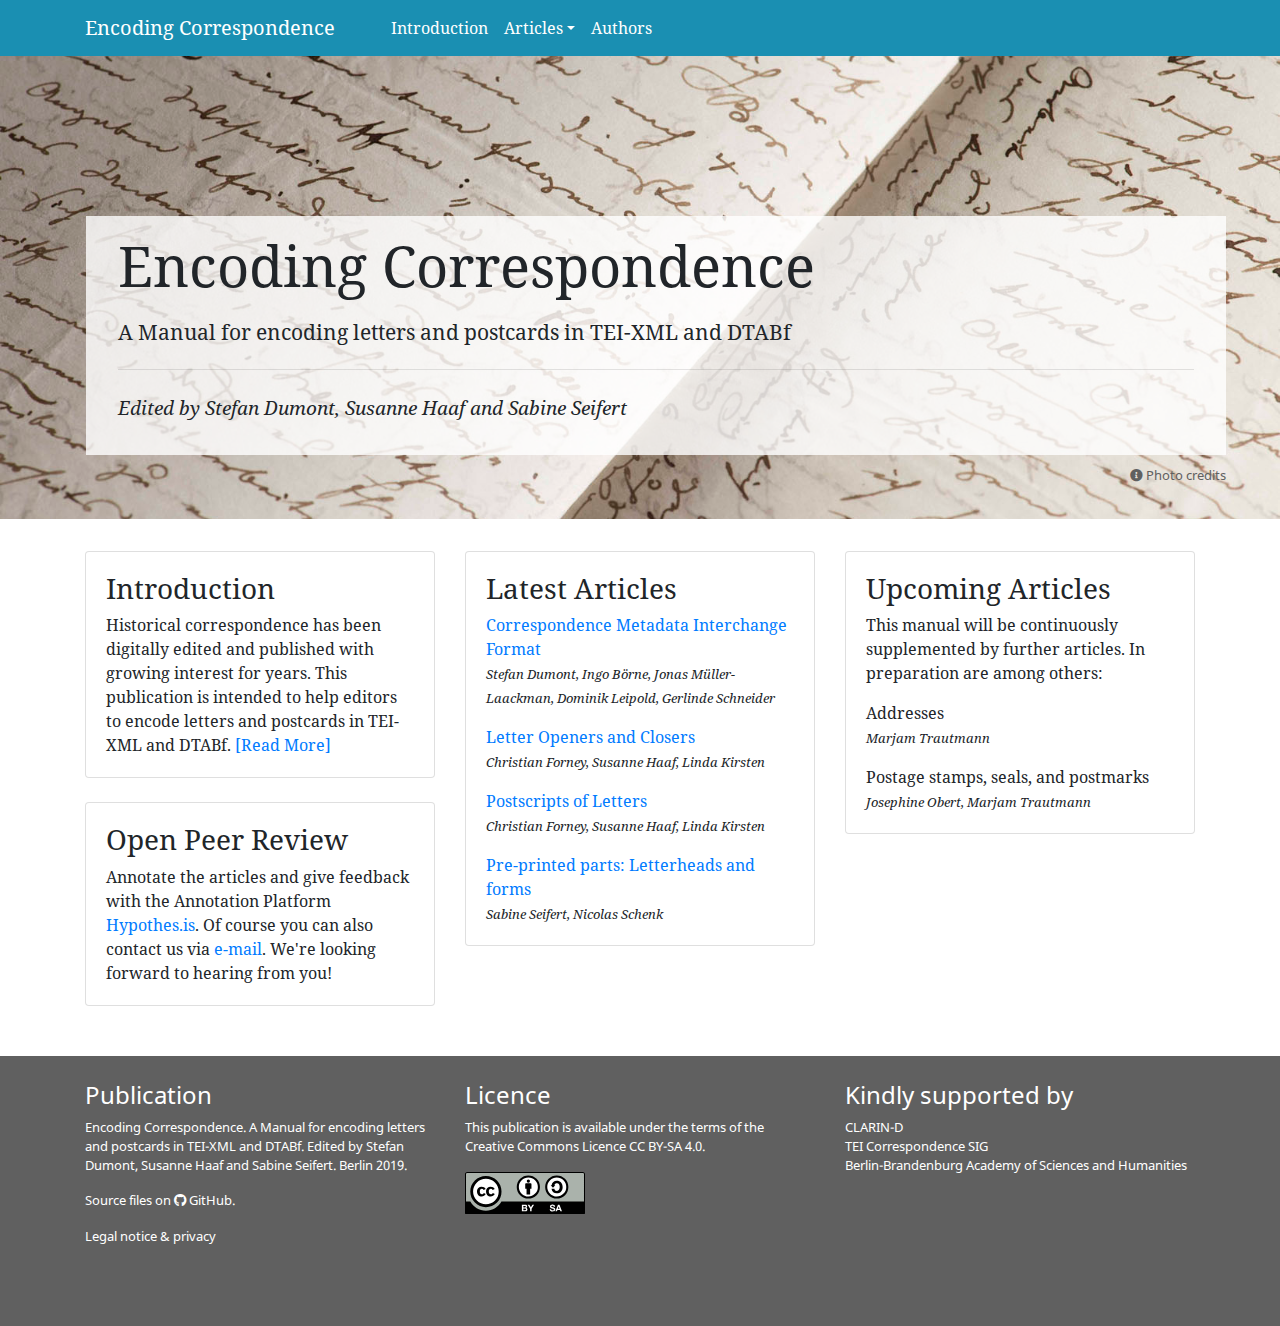
==== html/index.html @ 10364339 "Initial commit" ====
<!DOCTYPE HTML>
<html lang="en">
   <head>
      <meta http-equiv="Content-Type" content="text/html; charset=UTF-8">
      <meta charset="utf-8">
      <meta name="viewport" content="width=device-width, initial-scale=1, shrink-to-fit=no">
      <link rel="stylesheet" href="libs/bootstrap-4.3.1/css/bootstrap.min.css">
      <link href="libs/fontawesome/css/all.css" rel="stylesheet">
      <link href="libs/prism/prism.css" rel="stylesheet">
      <link href="css/ec.css" rel="stylesheet"><style>
                      .jumbotron {
                        background-color: #e0e0e; 
                      }
                    </style><title>Encoding Correspondence. A Manual for encoding letters and postcards in TEI-XML and
         DTABf
      </title>
   </head>
   <body>
      <nav class="navbar navbar-expand-lg navbar-dark">
         <div class="container"><a class="navbar-brand" href="index.html" title="To the homepage" alt="Go to home page of Encoding Correspondence">Encoding Correspondence</a><button class="navbar-toggler" type="button" data-toggle="collapse" data-target="#navbar" aria-controls="navbar" aria-expanded="false" aria-label="Toggle navigation"><span class="navbar-toggler-icon"></span></button><div class="collapse navbar-collapse" id="navbar">
               <ul class="navbar-nav">
                  <li class="nav-item"><a class="nav-link" href="introduction.html">Introduction</a></li>
                  <li class="nav-item dropdown"><a class="nav-link dropdown-toggle" href="#" id="dropdown07" data-toggle="dropdown" aria-haspopup="true" aria-expanded="false">Articles</a><div class="dropdown-menu" aria-labelledby="dropdown07"><a class="dropdown-item" href="CMIF.html">Correspondence Metadata Interchange Format</a><a class="dropdown-item" href="openers-closers.html">Letter Openers and Closers</a><a class="dropdown-item" href="postscripts.html">Postscripts of Letters</a><a class="dropdown-item" href="pre-printed-parts.html">Pre-printed parts: Letterheads and forms</a></div>
                  </li>
                  <li class="nav-item"><a class="nav-link" href="authors.html">Authors <span class="sr-only">(current)</span></a></li>
               </ul>
            </div>
         </div>
      </nav>
      <div class="jumbotron jumbotron-fluid">
         <div class="container">
            <h1 class="display-4">Encoding Correspondence</h1>
            <h2>A Manual for encoding letters and postcards in TEI-XML and DTABf</h2>
            <hr class="my-4">
            <p class="lead">Edited by Stefan Dumont, Susanne Haaf and Sabine Seifert</p>
            <div class="popover-block-container"><a tabindex="0" type="button" class="popover-icon" data-popover-content="#photo-credits" data-toggle="popover" data-placement="right"><i class="fa fa-info-circle"></i>&nbsp;Photo credits
                  </a><div id="photo-credits" style="display:none;">
                  <div class="popover-body"><a href="https://www.fontanearchiv.de/handschriften/12001597/">Letter from Theodor Fontane to Emilie Fontane, London, 12 December 1855</a>,
                     <a href="https://www.fontanearchiv.de/en/">Courtesy of Theodor-Fontane-Archiv, Potsdam</a>, Photo: Ernst Kaczynski, CC BY-SA-NC 3.0
                     
                  </div>
               </div>
            </div>
         </div>
      </div>
      <div class="container">
         <div class="row">
            <div class="col-md-4">
               <div class="card mb-4">
                  <div class="card-body">
                     
                     <h3>Introduction</h3>
                     
                     <p id=""><span class="paragraph-number"></span>Historical correspondence has been digitally edited and published with
                        growing interest for years. This publication is intended to help editors to encode
                        letters
                        and postcards in TEI-XML and DTABf. <a href="introduction.html">[Read
                           More]</a></p>
                     
                  </div>
               </div>
               <div class="card mb-4">
                  <div class="card-body">
                     
                     <h3>Open Peer Review</h3>
                     
                     <p id=""><span class="paragraph-number"></span>Annotate the articles and give feedback with the Annotation Platform <a href="https://hypothes.is" target="_blank">Hypothes.is</a>. Of course you can also contact us via <a href="mailto:encoding-correspondence@bbaw.de">e-mail</a>. 
                        We're looking forward to
                        hearing from you!
                     </p>
                     
                  </div>
               </div>
            </div>
            <div class="col-md-4">
               <div class="card mb-4">
                  <div class="card-body">
                     
                     <h3>Latest Articles</h3>
                     <p><a href="CMIF.html">Correspondence Metadata Interchange
                           Format</a><br><span class="byline">Stefan Dumont, Ingo Börne, Jonas Müller-Laackman, Dominik Leipold,
                           Gerlinde Schneider</span></p>
                     <p><a href="openers-closers.html">Letter Openers and
                           Closers</a><br><span class="byline">Christian Forney, Susanne Haaf, Linda Kirsten</span></p>
                     <p><a href="postscripts.html">Postscripts of Letters</a><br><span class="byline">Christian Forney, Susanne Haaf, Linda Kirsten</span></p>
                     <p><a href="pre-printed-parts.html">Pre-printed parts: Letterheads and
                           forms</a><br><span class="byline">Sabine Seifert, Nicolas Schenk</span></p>
                     
                  </div>
               </div>
            </div>
            <div class="col-md-4">
               <div class="card mb-4">
                  <div class="card-body">
                     
                     <h3>Upcoming Articles</h3>
                     
                     <p id=""><span class="paragraph-number"></span>This manual will be continuously supplemented by further articles. In preparation
                        are among others:
                     </p>
                     
                     <p>Addresses<br><span class="byline">Marjam Trautmann</span></p>
                     <p>Postage stamps, seals, and postmarks<br><span class="byline">Josephine Obert, Marjam Trautmann</span></p>
                     
                  </div>
               </div>
            </div>
         </div>
      </div>
      <footer class="d-print-none">
         <div class="container">
            <div class="row">
               <div class="col-md-4">
                  <h4>Publication</h4>
                  <p>Encoding Correspondence. A Manual for encoding letters and postcards in TEI-XML and
                     DTABf. Edited by Stefan Dumont, Susanne Haaf and Sabine Seifert. Berlin 2019.
                  </p>
                  <p>Source files on <i class="fab fa-github"></i>&nbsp;<a href="https://github.com/TEI-Correspondence-SIG/encoding-correspondence" target="_blank">GitHub</a>.
                  </p>
                  <p><a href="legal.html">Legal notice &amp; privacy</a></p>
               </div>
               <div class="col-md-4">
                  <h4>Licence</h4>
                  <p>This publication is available under the terms of the Creative Commons Licence <a target="_blank" href="https://creativecommons.org/licenses/by-sa/4.0/">CC BY-SA 4.0</a>.
                  </p><a target="_blank" href="https://creativecommons.org/licenses/by-sa/4.0/"><img src="img/_general/by-sa.svg"></a></div>
               <div class="col-md-4">
                  <h4>Kindly supported by</h4>
                  <ul>
                     <li><a href="https://www.clarin-d.net/en/" target="_blank">CLARIN-D</a></li>
                     <li><a href="https://tei-c.org/activities/sig/correspondence/" target="_blank">TEI Correspondence SIG</a></li>
                     <li><a href="http://www.bbaw.de/en/" target="_blank">Berlin-Brandenburg Academy of Sciences and Humanities</a></li>
                  </ul>
               </div>
            </div>
         </div>
      </footer><script src="libs/jquery/jquery-3.3.1.slim.min.js"></script><script src="libs/popper.js/popper.min.js"></script><script src="libs/bootstrap-4.3.1/js/bootstrap.min.js"></script><script src="libs/prism/prism.js"></script><script>
                    $(function () {
                        $("[data-toggle='popover']").popover({
                            html : true,
                            trigger: 'focus',
                            content: function() {
                                var content = $(this).attr("data-popover-content");
                                return $(content).children(".popover-body").html();
                            }
                        });
                    })
                </script></body>
</html>
---- html/libs/prism/prism.css ----
/* PrismJS 1.17.1
https://prismjs.com/download.html#themes=prism&languages=markup */
/**
 * prism.js default theme for JavaScript, CSS and HTML
 * Based on dabblet (http://dabblet.com)
 * @author Lea Verou
 */

code[class*="language-"],
pre[class*="language-"] {
	color: black;
	background: none;
	text-shadow: 0 1px white;
	font-family: Consolas, Monaco, 'Andale Mono', 'Ubuntu Mono', monospace;
	font-size: 1em;
	text-align: left;
	white-space: pre;
	word-spacing: normal;
	word-break: normal;
	word-wrap: normal;
	line-height: 1.5;

	-moz-tab-size: 4;
	-o-tab-size: 4;
	tab-size: 4;

	-webkit-hyphens: none;
	-moz-hyphens: none;
	-ms-hyphens: none;
	hyphens: none;
}

pre[class*="language-"]::-moz-selection, pre[class*="language-"] ::-moz-selection,
code[class*="language-"]::-moz-selection, code[class*="language-"] ::-moz-selection {
	text-shadow: none;
	background: #b3d4fc;
}

pre[class*="language-"]::selection, pre[class*="language-"] ::selection,
code[class*="language-"]::selection, code[class*="language-"] ::selection {
	text-shadow: none;
	background: #b3d4fc;
}

@media print {
	code[class*="language-"],
	pre[class*="language-"] {
		text-shadow: none;
	}
}

/* Code blocks */
pre[class*="language-"] {
	padding: 1em;
	margin: .5em 0;
	overflow: auto;
}

:not(pre) > code[class*="language-"],
pre[class*="language-"] {
	background: #f5f2f0;
}

/* Inline code */
:not(pre) > code[class*="language-"] {
	padding: .1em;
	border-radius: .3em;
	white-space: normal;
}

.token.comment,
.token.prolog,
.token.doctype,
.token.cdata {
	color: slategray;
}

.token.punctuation {
	color: #999;
}

.namespace {
	opacity: .7;
}

.token.property,
.token.tag,
.token.boolean,
.token.number,
.token.constant,
.token.symbol,
.token.deleted {
	color: #905;
}

.token.selector,
.token.attr-name,
.token.string,
.token.char,
.token.builtin,
.token.inserted {
	color: #690;
}

.token.operator,
.token.entity,
.token.url,
.language-css .token.string,
.style .token.string {
	color: #9a6e3a;
	background: hsla(0, 0%, 100%, .5);
}

.token.atrule,
.token.attr-value,
.token.keyword {
	color: #07a;
}

.token.function,
.token.class-name {
	color: #DD4A68;
}

.token.regex,
.token.important,
.token.variable {
	color: #e90;
}

.token.important,
.token.bold {
	font-weight: bold;
}
.token.italic {
	font-style: italic;
}

.token.entity {
	cursor: help;
}
---- html/css/ec.css ----
/* noto-sans-regular - latin */
@font-face {
  font-family: 'Noto Sans';
  font-style: normal;
  font-weight: 400;
  src: local('Noto Sans'), local('NotoSans'),
       url('../libs/noto-sans/noto-sans-v9-latin-regular.woff2') format('woff2'), /* Chrome 26+, Opera 23+, Firefox 39+ */
       url('../libs/noto-sans/noto-sans-v9-latin-regular.woff') format('woff'); /* Chrome 6+, Firefox 3.6+, IE 9+, Safari 5.1+ */
}

/* noto-sans-italic - latin */
@font-face {
  font-family: 'Noto Sans';
  font-style: italic;
  font-weight: 400;
  src: local('Noto Sans Italic'), local('NotoSans-Italic'),
       url('../libs/noto-sans/noto-sans-v9-latin-italic.woff2') format('woff2'), /* Chrome 26+, Opera 23+, Firefox 39+ */
       url('../libs/noto-sans/noto-sans-v9-latin-italic.woff') format('woff'); /* Chrome 6+, Firefox 3.6+, IE 9+, Safari 5.1+ */
}

/* noto-sans-700italic - latin */
@font-face {
  font-family: 'Noto Sans';
  font-style: italic;
  font-weight: 700;
  src: local('Noto Sans Bold Italic'), local('NotoSans-BoldItalic'),
       url('../libs/noto-sans/noto-sans-v9-latin-700italic.woff2') format('woff2'), /* Chrome 26+, Opera 23+, Firefox 39+ */
       url('../libs/noto-sans/noto-sans-v9-latin-700italic.woff') format('woff'); /* Chrome 6+, Firefox 3.6+, IE 9+, Safari 5.1+ */
}

/* noto-sans-700 - latin */
@font-face {
  font-family: 'Noto Sans';
  font-style: normal;
  font-weight: 700;
  src: local('Noto Sans Bold'), local('NotoSans-Bold'),
       url('../libs/noto-sans/noto-sans-v9-latin-700.woff2') format('woff2'), /* Chrome 26+, Opera 23+, Firefox 39+ */
       url('../libs/noto-sans/noto-sans-v9-latin-700.woff') format('woff'); /* Chrome 6+, Firefox 3.6+, IE 9+, Safari 5.1+ */
}

/* noto-serif-regular - latin */
@font-face {
  font-family: 'Noto Serif';
  font-style: normal;
  font-weight: 400;
  src: local('Noto Serif'), local('NotoSerif'),
       url('../libs/noto-serif/noto-serif-v8-latin-regular.woff2') format('woff2'), /* Chrome 26+, Opera 23+, Firefox 39+ */
       url('../libs/noto-serif/noto-serif-v8-latin-regular.woff') format('woff'); /* Chrome 6+, Firefox 3.6+, IE 9+, Safari 5.1+ */
}

/* noto-serif-700 - latin */
@font-face {
  font-family: 'Noto Serif';
  font-style: normal;
  font-weight: 700;
  src: local('Noto Serif Bold'), local('NotoSerif-Bold'),
       url('../libs/noto-serif/noto-serif-v8-latin-700.woff2') format('woff2'), /* Chrome 26+, Opera 23+, Firefox 39+ */
       url('../libs/noto-serif/noto-serif-v8-latin-700.woff') format('woff'); /* Chrome 6+, Firefox 3.6+, IE 9+, Safari 5.1+ */
}

/* noto-serif-italic - latin */
@font-face {
  font-family: 'Noto Serif';
  font-style: italic;
  font-weight: 400;
  src: local('Noto Serif Italic'), local('NotoSerif-Italic'),
       url('../libs/noto-serif/noto-serif-v8-latin-italic.woff2') format('woff2'), /* Chrome 26+, Opera 23+, Firefox 39+ */
       url('../libs/noto-serif/noto-serif-v8-latin-italic.woff') format('woff'); /* Chrome 6+, Firefox 3.6+, IE 9+, Safari 5.1+ */
}

/* noto-serif-700italic - latin */
@font-face {
  font-family: 'Noto Serif';
  font-style: italic;
  font-weight: 700;
  src: local('Noto Serif Bold Italic'), local('NotoSerif-BoldItalic'),
       url('../libs/noto-serif/noto-serif-v8-latin-700italic.woff2') format('woff2'), /* Chrome 26+, Opera 23+, Firefox 39+ */
       url('../libs/noto-serif/noto-serif-v8-latin-700italic.woff') format('woff'); /* Chrome 6+, Firefox 3.6+, IE 9+, Safari 5.1+ */
}



html, body {
    font-family: 'Noto Serif', serif;
}

nav.navbar-dark {
    background-color: #1A8FB2;
}

#navbar {
    margin-left: 2em;
}

#navbar a.nav-link {
    color: white;
}

#navbar .dropdown-menu {
    background-color: #1A8FB2;
    border: white;
    color: white;
}

#navbar .dropdown-menu a {
    color: white;
}
#navbar .dropdown-menu a:hover {
    background-color: #5b9fb2;
    
}

div#content {
    margin-top: 4em;
}

div.p-0 a,
div#content a {
    color: #1A8FB2;
}

header {
    margin-bottom: 3em;
}

p#authors {
    margin-top: 1em;
    font-style: italic;
}

.card-body p:last-child,
.card-body ul:last-child {
    margin-bottom: 0;
}

div#status {
    margin-bottom: 1em;
}

div#status p {
    font-family: 'Noto Sans', sans;
    font-size: 0.8em;
}

div#status p.status {
    text-indent: 1em;
}

.dot {
  position: absolute;
  margin: 0.5em 0 0 -1em;
  height: 10px;
  width: 10px;
  background-color: #bbb;
  border-radius: 50%;
  display: inline-block;
}

.dot-draft {
    background-color: #ff9900;
}

ul#toc {
    font-family: 'Noto Sans', sans;
    font-size: 0.8em;
    list-style-type: none;
    padding-left: 0;
}

ul#toc ul {
    font-family: 'Noto Sans', sans;
    list-style-type: none;
    padding-left: 20px;
}

ul#toc li.citation-link {
    margin-top: 1em;
    border-top: 1px solid #e0e0e0;
    padding-top: 0.5em;
}

ul#toc li.citation-link a {
    color: silver;
}

div.chapter {
    margin-top: 2em;
}

div#content p {
    position: relative;
}

span.paragraph-number {
    display: block;
    position: absolute;
    top: 0.2em;
    left: -3em;
    font-family: 'Noto Sans', sans;
    font-size: 0.7em;
    font-weight: bold;
    color: gray;
    text-align: right;
}

blockquote {
    margin: 0 4em 1em 4em;
}

blockquote p {
    margin-bottom: 0;
    font-style: italic;
}

blockquote cite {
    font-size: 0.8em;
    color: gray;
}

div#content blockquote cite a {
    color: gray;
}

span.code {
    font-family: Monospace;
}

span.bold {
    font-weight: bold;
}

caption,
figcaption {
    font-size: 0.8em;
    font-family: 'Noto Sans';
    font-weight: bold;
    color: gray;
}

article img {
    width: 100%;
    max-height: 50%;
}

div#notes li,
div#bibliography ul {
    position: relative;
    list-style-type: none;
    padding-left: 0;
}

div#notes a.note-number {
    display: block;
    position: absolute;
    left: -2.5em;
}

div#bibliography li {
    padding-bottom: 1em;
}

div#citation a.zotero-link,
div#bibliography a.zotero-link {
    font-size: 0.7em;
    margin: 0 0 0 0.3em;
    vertical-align: central;
    padding: 0.1em 0.3em 0.1em 0.3em;
    border: 1px solid gray;
    border-radius: 3px;
    font-family: "Noto Sans";
    color: gray;
}

div#citation a.zotero-link:hover,
div#bibliography a.zotero-link:hover {
    color: white;
    background-color: gray;
    text-decoration: none;
}

div#citation {
    font-family: 'Noto Sans', sans;
    font-size: 0.8em;
}

div#content p.download-link {
    margin-top: 1em;
    color: gray;
}

div#content p.download-link a {
    color: gray;
}

/* Footer */

footer {
    margin-top: 2em;
    padding: 2em 0 5em 0;
    font-family: 'Noto Sans', sans;
    font-size: 0.8em;
    background-color: #606060;
    color: white;
}

footer ul {
    list-style-type: none;
    padding: 0;
}

footer a,
footer a:hover {
    color: white;
}

/* Home page */
.jumbotron {
    position: relative;
    padding-top: 10em;
    padding-left: 2em;
    background-color: #EAF4F7;
    background-image: url('../img/_general/_D4S9095-TFA-B138.jpg');
    background-size:     cover; 
    background-repeat:   no-repeat;
    background-position: center center;
}

.jumbotron .container {
    padding: 1em 2em 1em 2em;
    background: rgba(255, 255, 255, 0.8);  
}

.jumbotron h2 {
    margin-top: 1em;
    font-size: 1.3em;
}

.jumbotron .lead {
    font-style: italic;
    font-size: 1.2em;
}

.jumbotron .container {
    position: relative;
}

.jumbotron .popover-block-container {
    position: absolute;
    right: 0;
    bottom: -30px;
    font-family: 'Noto Sans';
    font-size: 0.8em;
}

.jumbotron .popover-block-container > a {
    color: #606060;
}

.card .byline {
    font-style: italic;
    font-size: 0.8em;
}

/*  Authors */

div#authors div {
    padding-bottom: 1em;
    border-bottom: 1px solid #e0e0e0;
    margin-bottom: 1em;
}

a.cv-link {
    margin-left: 0.5em;
    font-size: 0.7em;
}

/*  print version */

@media print {
    body {
        width: 100%;
    }
    
    div.row {
        display: block;
    }
    
    div.col-md-8 {
        margin-left: 2em;
        flex: 95%;
        max-width: 95%;
    }
    
    span.paragraph-number {
        left: -3em;
    }
    
    div.annotator-frame {
        display: none;
    }
} 

/* mobile version */
@media screen and (max-width: 768px) {
    .jumbotron {
        padding-top: 2em;
        padding-left: 0em;
    }
    
    h1.display-4 {
        font-size: 2.5em;
    }
}
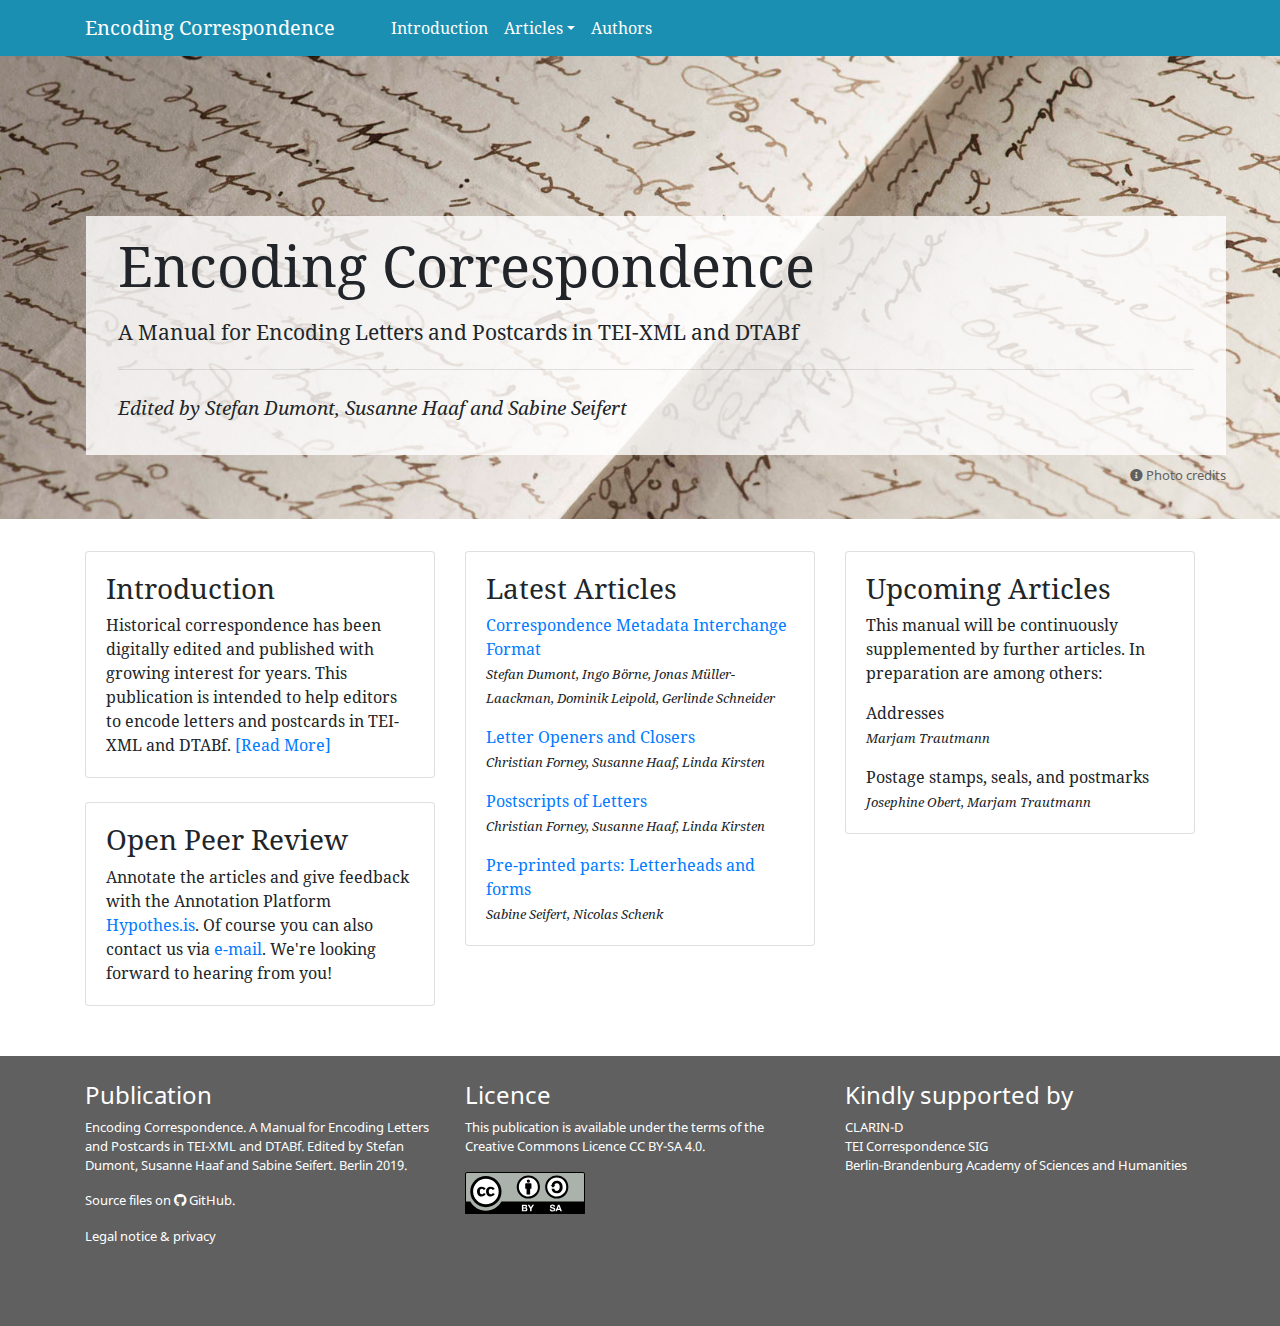
==== commit 275927f5: "Minor corrections" ====
--- a/html/index.html
+++ b/html/index.html
@@ -30,7 +30,7 @@
       <div class="jumbotron jumbotron-fluid">
          <div class="container">
             <h1 class="display-4">Encoding Correspondence</h1>
-            <h2>A Manual for encoding letters and postcards in TEI-XML and DTABf</h2>
+            <h2>A Manual for Encoding Letters and Postcards in TEI-XML and DTABf</h2>
             <hr class="my-4">
             <p class="lead">Edited by Stefan Dumont, Susanne Haaf and Sabine Seifert</p>
             <div class="popover-block-container"><a tabindex="0" type="button" class="popover-icon" data-popover-content="#photo-credits" data-toggle="popover" data-placement="right"><i class="fa fa-info-circle"></i>&nbsp;Photo credits
@@ -112,7 +112,7 @@
             <div class="row">
                <div class="col-md-4">
                   <h4>Publication</h4>
-                  <p>Encoding Correspondence. A Manual for encoding letters and postcards in TEI-XML and
+                  <p>Encoding Correspondence. A Manual for Encoding Letters and Postcards in TEI-XML and
                      DTABf. Edited by Stefan Dumont, Susanne Haaf and Sabine Seifert. Berlin 2019.
                   </p>
                   <p>Source files on <i class="fab fa-github"></i>&nbsp;<a href="https://github.com/TEI-Correspondence-SIG/encoding-correspondence" target="_blank">GitHub</a>.
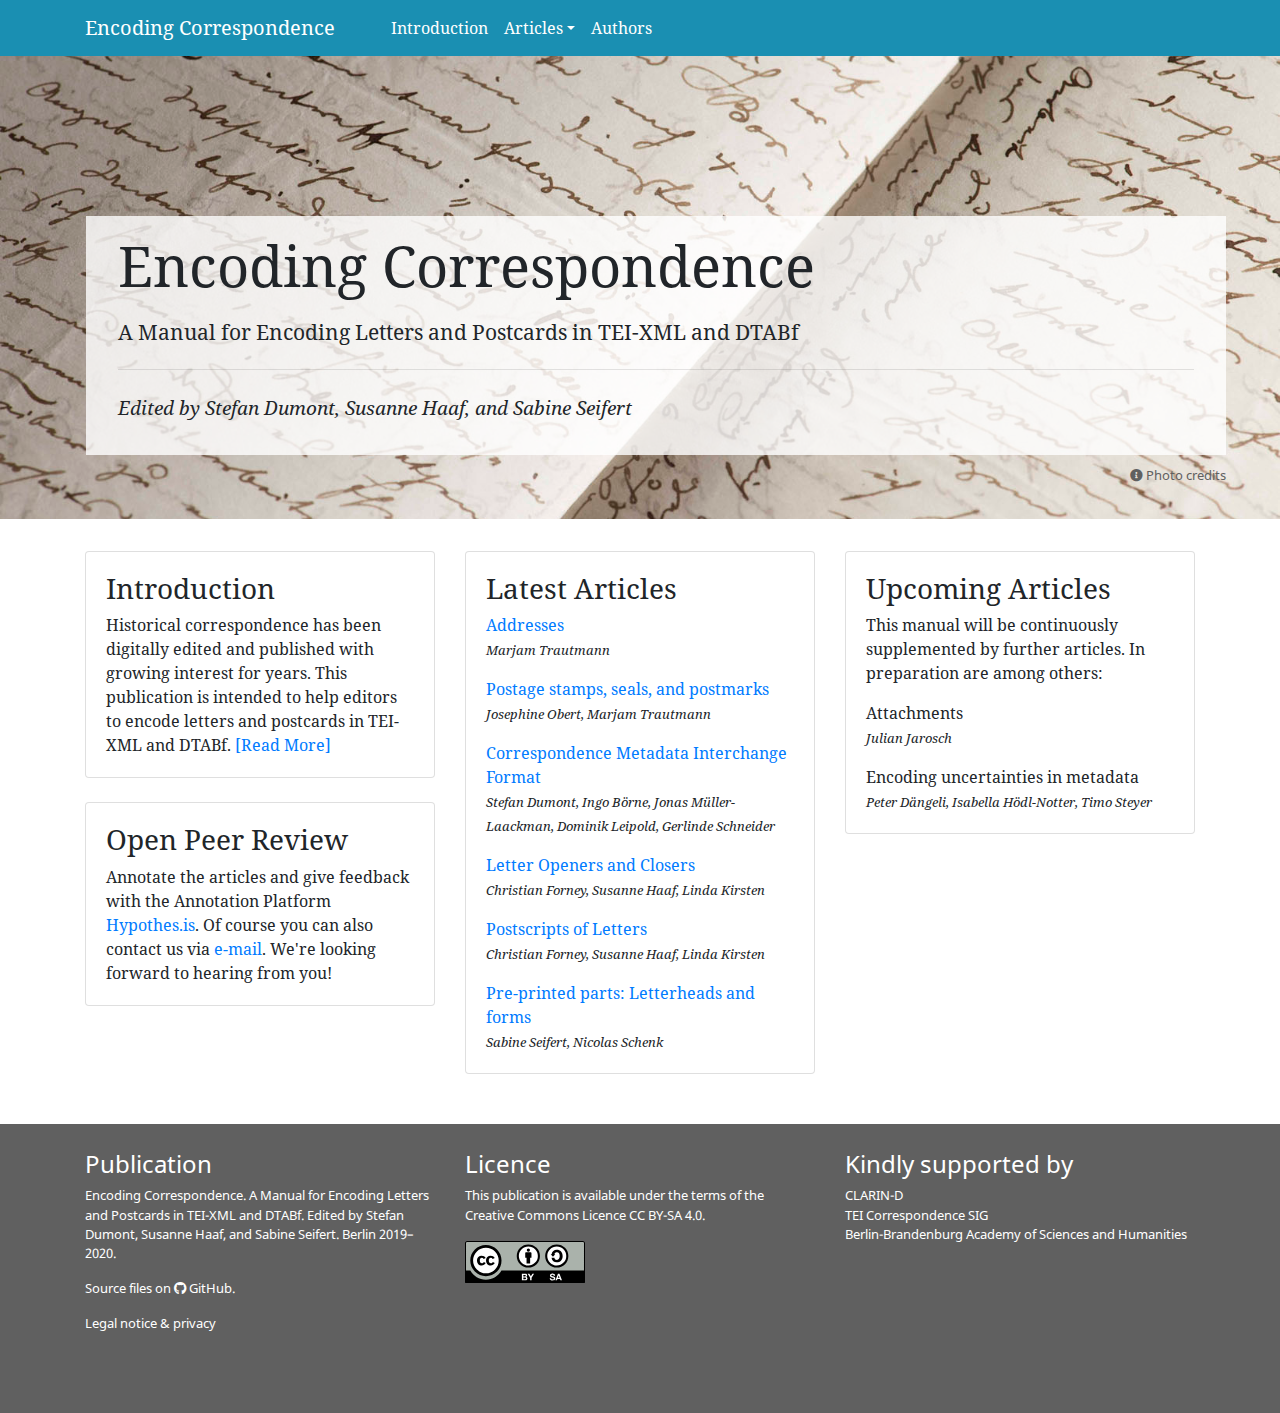
==== commit d6dd6c6f: "Update HTML output with new articles" ====
--- a/html/index.html
+++ b/html/index.html
@@ -7,20 +7,34 @@
       <link rel="stylesheet" href="libs/bootstrap-4.3.1/css/bootstrap.min.css">
       <link href="libs/fontawesome/css/all.css" rel="stylesheet">
       <link href="libs/prism/prism.css" rel="stylesheet">
-      <link href="css/ec.css" rel="stylesheet"><style>
+      <link href="css/ec.css" rel="stylesheet">
+      <style>
                       .jumbotron {
                         background-color: #e0e0e; 
                       }
-                    </style><title>Encoding Correspondence. A Manual for encoding letters and postcards in TEI-XML and
-         DTABf
-      </title>
-   </head>
+                    </style>
+      <title>Encoding Correspondence. A Manual for encoding letters and postcards in TEI-XML and DTABf</title><script type="text/javascript">
+                    var _paq = window._paq || [];
+                    _paq.push(["setVisitorCookieTimeout", "604800"]);
+                    _paq.push(["setSessionCookieTimeout", "0"]);
+                    /* tracker methods like "setCustomDimension" should be called before "trackPageView" */
+                    _paq.push(['trackPageView']);
+                    _paq.push(['enableLinkTracking']);
+                    (function() {
+                    var u="https://piwik.bbaw.de/";
+                    _paq.push(['setTrackerUrl', u+'matomo.php']);
+                    _paq.push(['setSiteId', '53']);
+                    var d=document, g=d.createElement('script'), s=d.getElementsByTagName('script')[0];
+                    g.type='text/javascript'; g.async=true; g.defer=true; g.src=u+'matomo.js'; s.parentNode.insertBefore(g,s);
+                    })();
+                </script><noscript>
+         <p><img src="https://piwik.bbaw.de/matomo.php?idsite=53&amp;rec=1" style="border:0;" alt=""></p></noscript></head>
    <body>
       <nav class="navbar navbar-expand-lg navbar-dark">
          <div class="container"><a class="navbar-brand" href="index.html" title="To the homepage" alt="Go to home page of Encoding Correspondence">Encoding Correspondence</a><button class="navbar-toggler" type="button" data-toggle="collapse" data-target="#navbar" aria-controls="navbar" aria-expanded="false" aria-label="Toggle navigation"><span class="navbar-toggler-icon"></span></button><div class="collapse navbar-collapse" id="navbar">
                <ul class="navbar-nav">
                   <li class="nav-item"><a class="nav-link" href="introduction.html">Introduction</a></li>
-                  <li class="nav-item dropdown"><a class="nav-link dropdown-toggle" href="#" id="dropdown07" data-toggle="dropdown" aria-haspopup="true" aria-expanded="false">Articles</a><div class="dropdown-menu" aria-labelledby="dropdown07"><a class="dropdown-item" href="CMIF.html">Correspondence Metadata Interchange Format</a><a class="dropdown-item" href="openers-closers.html">Letter Openers and Closers</a><a class="dropdown-item" href="postscripts.html">Postscripts of Letters</a><a class="dropdown-item" href="pre-printed-parts.html">Pre-printed parts: Letterheads and forms</a></div>
+                  <li class="nav-item dropdown"><a class="nav-link dropdown-toggle" href="#" id="dropdown07" data-toggle="dropdown" aria-haspopup="true" aria-expanded="false">Articles</a><div class="dropdown-menu" aria-labelledby="dropdown07"><a class="dropdown-item" href="addresses.html">Addresses</a><a class="dropdown-item" href="CMIF.html">Correspondence Metadata Interchange Format</a><a class="dropdown-item" href="openers-closers.html">Letter Openers and Closers</a><a class="dropdown-item" href="stamps-seals-postmarks.html">Postage Stamps, Seals, and Postmarks</a><a class="dropdown-item" href="postscripts.html">Postscripts of Letters</a><a class="dropdown-item" href="pre-printed-parts.html">Pre-printed parts: Letterheads and forms</a></div>
                   </li>
                   <li class="nav-item"><a class="nav-link" href="authors.html">Authors <span class="sr-only">(current)</span></a></li>
                </ul>
@@ -32,13 +46,12 @@
             <h1 class="display-4">Encoding Correspondence</h1>
             <h2>A Manual for Encoding Letters and Postcards in TEI-XML and DTABf</h2>
             <hr class="my-4">
-            <p class="lead">Edited by Stefan Dumont, Susanne Haaf and Sabine Seifert</p>
+            <p class="lead">Edited by Stefan Dumont, Susanne Haaf, and Sabine Seifert</p>
             <div class="popover-block-container"><a tabindex="0" type="button" class="popover-icon" data-popover-content="#photo-credits" data-toggle="popover" data-placement="right"><i class="fa fa-info-circle"></i>&nbsp;Photo credits
                   </a><div id="photo-credits" style="display:none;">
                   <div class="popover-body"><a href="https://www.fontanearchiv.de/handschriften/12001597/">Letter from Theodor Fontane to Emilie Fontane, London, 12 December 1855</a>,
                      <a href="https://www.fontanearchiv.de/en/">Courtesy of Theodor-Fontane-Archiv, Potsdam</a>, Photo: Ernst Kaczynski, CC BY-SA-NC 3.0
-                     
-                  </div>
+                     </div>
                </div>
             </div>
          </div>
@@ -56,8 +69,7 @@
                         letters
                         and postcards in TEI-XML and DTABf. <a href="introduction.html">[Read
                            More]</a></p>
-                     
-                  </div>
+                     </div>
                </div>
                <div class="card mb-4">
                   <div class="card-body">
@@ -66,10 +78,8 @@
                      
                      <p id=""><span class="paragraph-number"></span>Annotate the articles and give feedback with the Annotation Platform <a href="https://hypothes.is" target="_blank">Hypothes.is</a>. Of course you can also contact us via <a href="mailto:encoding-correspondence@bbaw.de">e-mail</a>. 
                         We're looking forward to
-                        hearing from you!
-                     </p>
-                     
-                  </div>
+                        hearing from you!</p>
+                     </div>
                </div>
             </div>
             <div class="col-md-4">
@@ -77,6 +87,8 @@
                   <div class="card-body">
                      
                      <h3>Latest Articles</h3>
+                     <p><a href="addresses.html">Addresses</a><br><span class="byline">Marjam Trautmann</span></p>
+                     <p><a href="stamps-seals-postmarks.html">Postage stamps, seals, and postmarks</a><br><span class="byline">Josephine Obert, Marjam Trautmann</span></p>
                      <p><a href="CMIF.html">Correspondence Metadata Interchange
                            Format</a><br><span class="byline">Stefan Dumont, Ingo Börne, Jonas Müller-Laackman, Dominik Leipold,
                            Gerlinde Schneider</span></p>
@@ -85,8 +97,7 @@
                      <p><a href="postscripts.html">Postscripts of Letters</a><br><span class="byline">Christian Forney, Susanne Haaf, Linda Kirsten</span></p>
                      <p><a href="pre-printed-parts.html">Pre-printed parts: Letterheads and
                            forms</a><br><span class="byline">Sabine Seifert, Nicolas Schenk</span></p>
-                     
-                  </div>
+                     </div>
                </div>
             </div>
             <div class="col-md-4">
@@ -96,13 +107,11 @@
                      <h3>Upcoming Articles</h3>
                      
                      <p id=""><span class="paragraph-number"></span>This manual will be continuously supplemented by further articles. In preparation
-                        are among others:
-                     </p>
+                        are among others:</p>
                      
-                     <p>Addresses<br><span class="byline">Marjam Trautmann</span></p>
-                     <p>Postage stamps, seals, and postmarks<br><span class="byline">Josephine Obert, Marjam Trautmann</span></p>
-                     
-                  </div>
+                     <p>Attachments<br><span class="byline">Julian Jarosch</span></p>
+                     <p>Encoding uncertainties in metadata<br><span class="byline">Peter Dängeli, Isabella Hödl-Notter, Timo Steyer</span></p>
+                     </div>
                </div>
             </div>
          </div>
@@ -113,16 +122,13 @@
                <div class="col-md-4">
                   <h4>Publication</h4>
                   <p>Encoding Correspondence. A Manual for Encoding Letters and Postcards in TEI-XML and
-                     DTABf. Edited by Stefan Dumont, Susanne Haaf and Sabine Seifert. Berlin 2019.
-                  </p>
-                  <p>Source files on <i class="fab fa-github"></i>&nbsp;<a href="https://github.com/TEI-Correspondence-SIG/encoding-correspondence" target="_blank">GitHub</a>.
-                  </p>
+                     DTABf. Edited by Stefan Dumont, Susanne Haaf, and Sabine Seifert. Berlin 2019–2020.</p>
+                  <p>Source files on <i class="fab fa-github"></i>&nbsp;<a href="https://github.com/TEI-Correspondence-SIG/encoding-correspondence" target="_blank">GitHub</a>.</p>
                   <p><a href="legal.html">Legal notice &amp; privacy</a></p>
                </div>
                <div class="col-md-4">
                   <h4>Licence</h4>
-                  <p>This publication is available under the terms of the Creative Commons Licence <a target="_blank" href="https://creativecommons.org/licenses/by-sa/4.0/">CC BY-SA 4.0</a>.
-                  </p><a target="_blank" href="https://creativecommons.org/licenses/by-sa/4.0/"><img src="img/_general/by-sa.svg"></a></div>
+                  <p>This publication is available under the terms of the Creative Commons Licence <a target="_blank" href="https://creativecommons.org/licenses/by-sa/4.0/">CC BY-SA 4.0</a>.</p><a target="_blank" href="https://creativecommons.org/licenses/by-sa/4.0/"><img src="img/_general/by-sa.svg"></a></div>
                <div class="col-md-4">
                   <h4>Kindly supported by</h4>
                   <ul>
--- a/html/css/ec.css
+++ b/html/css/ec.css
@@ -278,9 +278,15 @@
     text-decoration: none;
 }
 
-div#citation {
-    font-family: 'Noto Sans', sans;
-    font-size: 0.8em;
+div#citation,
+div#editorial-note {
+    font-family: 'Noto Sans', sans;
+    font-size: 0.8em;
+}
+
+div#editorial-note {
+    margin-top: 2em;
+    color: gray;
 }
 
 div#content p.download-link {
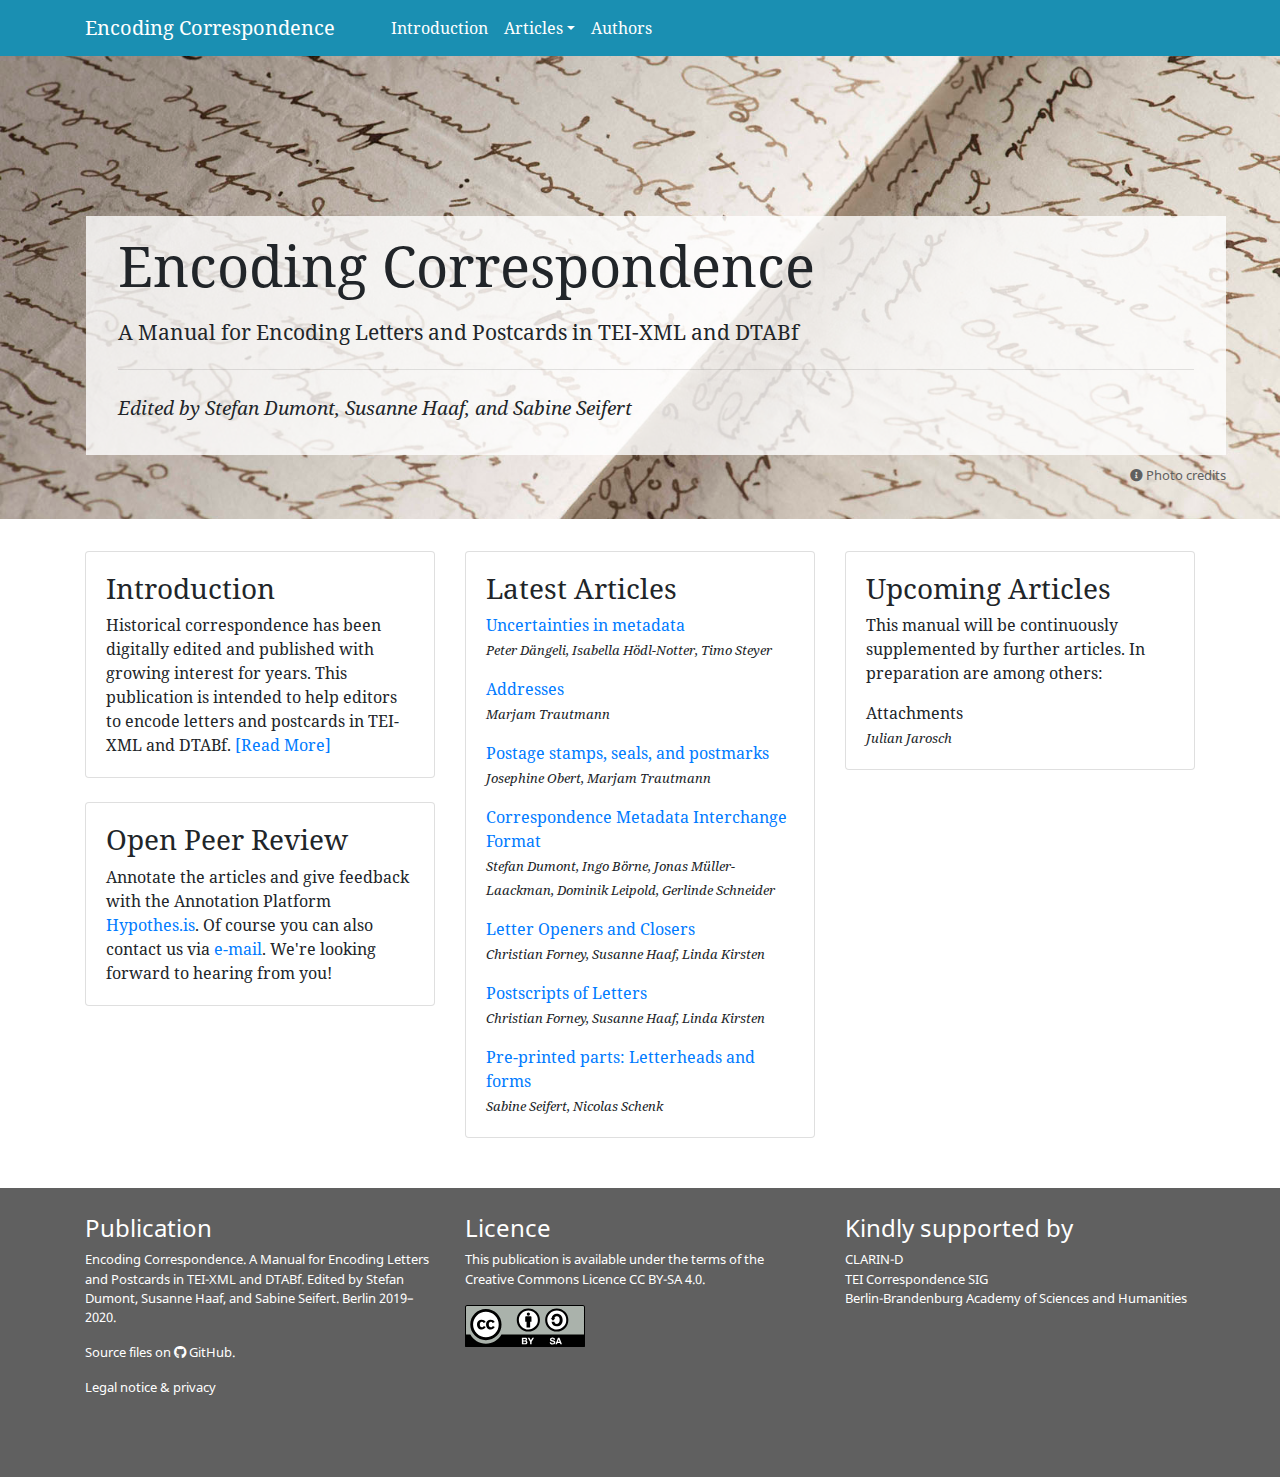
==== commit c711f46f: "Update HTML output for new article uncertainties-metadata" ====
--- a/html/index.html
+++ b/html/index.html
@@ -34,7 +34,7 @@
          <div class="container"><a class="navbar-brand" href="index.html" title="To the homepage" alt="Go to home page of Encoding Correspondence">Encoding Correspondence</a><button class="navbar-toggler" type="button" data-toggle="collapse" data-target="#navbar" aria-controls="navbar" aria-expanded="false" aria-label="Toggle navigation"><span class="navbar-toggler-icon"></span></button><div class="collapse navbar-collapse" id="navbar">
                <ul class="navbar-nav">
                   <li class="nav-item"><a class="nav-link" href="introduction.html">Introduction</a></li>
-                  <li class="nav-item dropdown"><a class="nav-link dropdown-toggle" href="#" id="dropdown07" data-toggle="dropdown" aria-haspopup="true" aria-expanded="false">Articles</a><div class="dropdown-menu" aria-labelledby="dropdown07"><a class="dropdown-item" href="addresses.html">Addresses</a><a class="dropdown-item" href="CMIF.html">Correspondence Metadata Interchange Format</a><a class="dropdown-item" href="openers-closers.html">Letter Openers and Closers</a><a class="dropdown-item" href="stamps-seals-postmarks.html">Postage Stamps, Seals, and Postmarks</a><a class="dropdown-item" href="postscripts.html">Postscripts of Letters</a><a class="dropdown-item" href="pre-printed-parts.html">Pre-printed parts: Letterheads and forms</a></div>
+                  <li class="nav-item dropdown"><a class="nav-link dropdown-toggle" href="#" id="dropdown07" data-toggle="dropdown" aria-haspopup="true" aria-expanded="false">Articles</a><div class="dropdown-menu" aria-labelledby="dropdown07"><a class="dropdown-item" href="addresses.html">Addresses</a><a class="dropdown-item" href="CMIF.html">Correspondence Metadata Interchange Format</a><a class="dropdown-item" href="openers-closers.html">Letter Openers and Closers</a><a class="dropdown-item" href="stamps-seals-postmarks.html">Postage Stamps, Seals, and Postmarks</a><a class="dropdown-item" href="postscripts.html">Postscripts of Letters</a><a class="dropdown-item" href="pre-printed-parts.html">Pre-printed parts: Letterheads and Forms</a><a class="dropdown-item" href="uncertainties-metadata.html">Uncertainties in Metadata</a></div>
                   </li>
                   <li class="nav-item"><a class="nav-link" href="authors.html">Authors <span class="sr-only">(current)</span></a></li>
                </ul>
@@ -87,6 +87,7 @@
                   <div class="card-body">
                      
                      <h3>Latest Articles</h3>
+                     <p><a href="uncertainties-metadata.html">Uncertainties in metadata</a><br><span class="byline">Peter Dängeli, Isabella Hödl-Notter, Timo Steyer</span></p>
                      <p><a href="addresses.html">Addresses</a><br><span class="byline">Marjam Trautmann</span></p>
                      <p><a href="stamps-seals-postmarks.html">Postage stamps, seals, and postmarks</a><br><span class="byline">Josephine Obert, Marjam Trautmann</span></p>
                      <p><a href="CMIF.html">Correspondence Metadata Interchange
@@ -110,7 +111,6 @@
                         are among others:</p>
                      
                      <p>Attachments<br><span class="byline">Julian Jarosch</span></p>
-                     <p>Encoding uncertainties in metadata<br><span class="byline">Peter Dängeli, Isabella Hödl-Notter, Timo Steyer</span></p>
                      </div>
                </div>
             </div>
